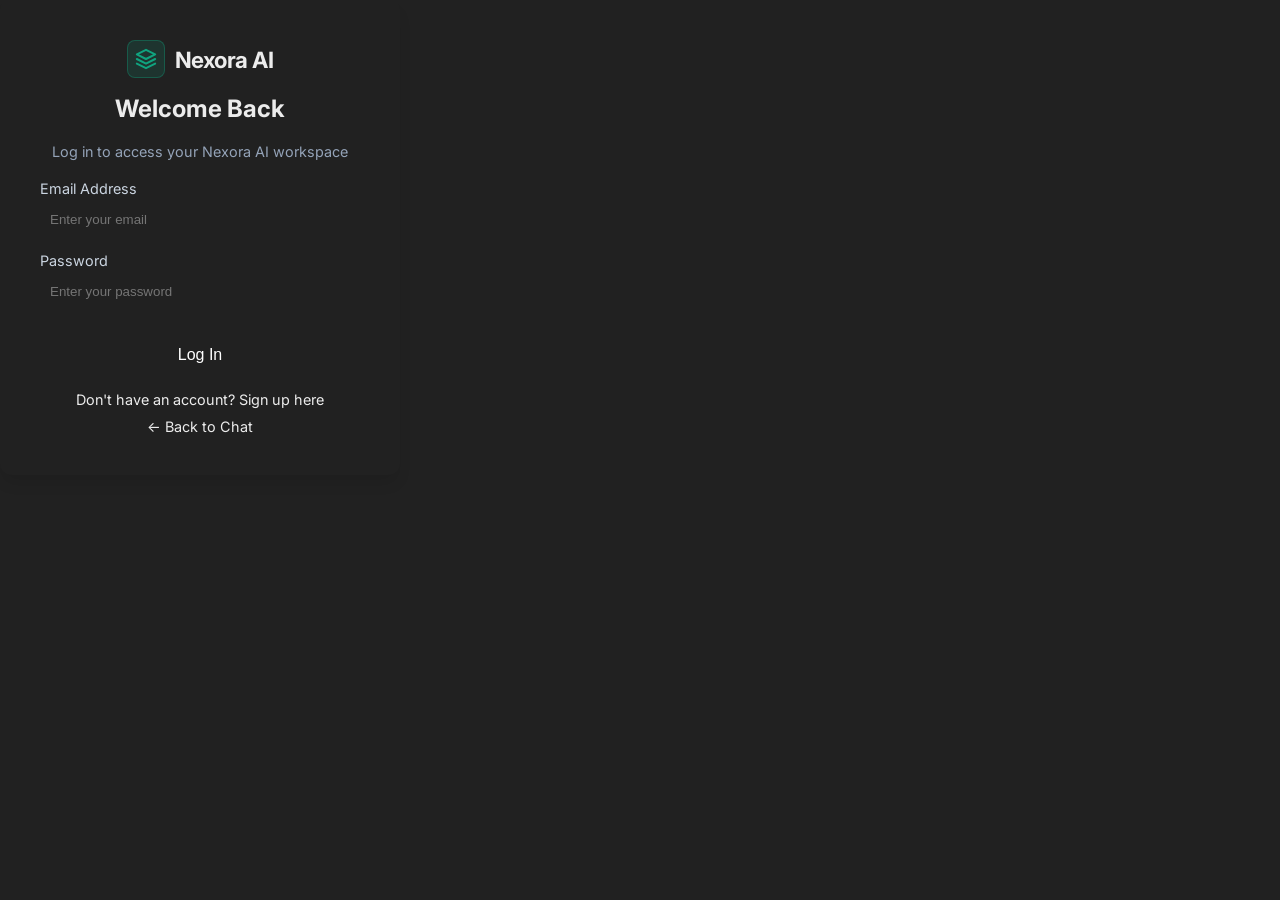
==== login.html @ 56e15d4a "Add full frontend assets: style.css, markdown.css, script.js, login.html" ====
<!DOCTYPE html>
<html lang="en">
<head>
    <meta charset="UTF-8">
    <meta name="viewport" content="width=device-width, initial-scale=1.0">
    <title>Login - Nexora AI</title>
    <link rel="stylesheet" href="style.css">
    <link href="https://fonts.googleapis.com/css2?family=Inter:wght@400;500;600&display=swap" rel="stylesheet">
    <style>
        .auth-container {
            background-color: var(--chat-bg);
            padding: 40px;
            border-radius: 12px;
            box-shadow: 0 10px 15px -3px rgba(0, 0, 0, 0.1);
            border: 1px solid var(--border-color);
            width: 100%;
            max-width: 400px;
            text-align: center;
        }
        .auth-container h2 {
            margin-bottom: 20px;
            color: var(--text-color);
        }
        .form-group {
            margin-bottom: 15px;
            text-align: left;
        }
        .form-group label {
            display: block;
            margin-bottom: 5px;
            font-size: 0.9rem;
            color: #cbd5e1;
        }
        .form-group input {
            width: 100%;
            padding: 10px;
            border-radius: 6px;
            border: 1px solid var(--border-color);
            background-color: var(--bg-color);
            color: white;
            outline: none;
        }
        .form-group input:focus {
            border-color: var(--primary-color);
        }
        .auth-btn {
            width: 100%;
            padding: 12px;
            background-color: var(--primary-color);
            color: white;
            border: none;
            border-radius: 6px;
            font-size: 1rem;
            cursor: pointer;
            margin-top: 10px;
        }
        .auth-btn:hover {
            background-color: var(--primary-hover);
        }
        .auth-links {
            margin-top: 15px;
            font-size: 0.9rem;
        }
        .auth-links a {
            color: var(--primary-color);
            text-decoration: none;
        }
    </style>
</head>
<body>
    <div class="auth-container">
        <div style="display: flex; align-items: center; justify-content: center; gap: 10px; margin-bottom: 16px;">
            <div style="width: 38px; height: 38px; border-radius: 8px; background: rgba(16, 163, 127, 0.15); border: 1px solid rgba(16, 163, 127, 0.35); display: flex; align-items: center; justify-content: center; color: #10a37f;">
                <svg width="22" height="22" viewBox="0 0 24 24" fill="none" stroke="currentColor" stroke-width="2.2" stroke-linecap="round" stroke-linejoin="round">
                    <path d="M12 2L2 7l10 5 10-5-10-5z"></path>
                    <path d="M2 17l10 5 10-5"></path>
                    <path d="M2 12l10 5 10-5"></path>
                </svg>
            </div>
            <span style="font-size: 1.4rem; font-weight: 700; color: #ececec; letter-spacing: -0.02em;">Nexora AI</span>
        </div>
        <h2>Welcome Back</h2>
        <p style="margin-bottom: 20px; font-size: 0.9rem; color: #94a3b8;">Log in to access your Nexora AI workspace</p>
        <div class="form-group">
            <label>Email Address</label>
            <input type="email" id="email-input" placeholder="Enter your email" />
        </div>
        <div class="form-group">
            <label>Password</label>
            <input type="password" placeholder="Enter your password" />
        </div>
        <button class="auth-btn" onclick="fakeLogin()">Log In</button>
        <div class="auth-links">
            <p>Don't have an account? <a href="#">Sign up here</a></p>
            <p style="margin-top: 10px;"><a href="index.html">← Back to Chat</a></p>
        </div>
    </div>

    <script>
        function fakeLogin() {
            const emailInput = document.getElementById('email-input').value;
            const email = emailInput ? emailInput : 'user@example.com';
            
            localStorage.setItem('isLoggedIn', 'true');
            localStorage.setItem('userEmail', email);
            window.location.href = 'index.html';
        }
    </script>
</body>
</html>
---- style.css ----
:root {
    --bg-main: #212121;
    --bg-sidebar: #171717;
    --bg-card: #2f2f2f;
    --bg-card-hover: #383838;
    --bg-input: #2f2f2f;
    --border-subtle: #333333;
    --border-light: rgba(255, 255, 255, 0.1);
    --text-primary: #ececec;
    --text-secondary: #b4b4b4;
    --text-muted: #8e8e8e;
    --primary-accent: #10a37f;
    --primary-accent-hover: #1a7f64;
    --user-bubble: #2f2f2f;
    --sidebar-width: 260px;
    --font-family: 'Inter', -apple-system, BlinkMacSystemFont, 'Segoe UI', Roboto, sans-serif;
}

/* Light Theme (Clean, ChatGPT-style White & Grey) */
/* ================= ☀️ LIGHT THEME (Pixel-Perfect ChatGPT Style) ================= */
[data-theme="light"] {
    --bg-main: #ffffff;
    --bg-sidebar: #f9fafb;
    --bg-card: #ffffff;
    --bg-card-hover: #f3f4f6;
    --bg-input: #ffffff;
    --border-subtle: #e5e7eb;
    --border-light: rgba(0, 0, 0, 0.08);
    --text-primary: #111827;
    --text-secondary: #4b5563;
    --text-muted: #6b7280;
    --user-bubble: #f4f4f4;
}

[data-theme="light"] body {
    background-color: #ffffff;
    color: #111827;
}

/* Sidebar Light */
[data-theme="light"] .sidebar {
    background-color: #f9fafb;
    border-right: 1px solid #e5e7eb;
}

[data-theme="light"] .new-chat-btn {
    background: #ffffff;
    border: 1px solid #e5e7eb;
    color: #111827;
    box-shadow: 0 1px 2px rgba(0, 0, 0, 0.03);
}

[data-theme="light"] .new-chat-btn:hover {
    background-color: #f3f4f6;
    border-color: #d1d5db;
}

[data-theme="light"] .category-header,
[data-theme="light"] .history-label {
    color: #6b7280;
}

[data-theme="light"] .exam-pill {
    color: #4b5563;
}

[data-theme="light"] .exam-pill:hover {
    background-color: #f3f4f6;
    color: #111827;
    border-color: #e5e7eb;
}

[data-theme="light"] .history-item {
    color: #374151;
}

[data-theme="light"] .history-item:hover {
    background-color: #f3f4f6 !important;
    color: #111827 !important;
}

[data-theme="light"] .history-item.active {
    background-color: #e5e7eb !important;
    color: #111827 !important;
    font-weight: 600;
}

[data-theme="light"] .history-delete-btn {
    color: #9ca3af;
}

[data-theme="light"] .history-delete-btn:hover {
    color: #ef4444;
}

[data-theme="light"] .sidebar-alerts-btn {
    background: #ecfdf5;
    border-color: #a7f3d0;
    color: #059669;
}

[data-theme="light"] .sidebar-alerts-btn:hover {
    background: #d1fae5;
}

[data-theme="light"] .backup-action-btn {
    background: #ffffff;
    border: 1px solid #e5e7eb;
    color: #4b5563;
}

[data-theme="light"] .backup-action-btn:hover {
    background: #f3f4f6;
    color: #111827;
    border-color: #d1d5db;
}

[data-theme="light"] .clear-history-btn {
    color: #6b7280;
}

[data-theme="light"] .clear-history-btn:hover {
    background: #fee2e2;
    color: #ef4444;
}

[data-theme="light"] .login-link {
    background: #ffffff;
    border: 1px solid #e5e7eb;
    color: #111827;
}

[data-theme="light"] .login-link:hover {
    background: #f3f4f6;
}

[data-theme="light"] .user-logged-box {
    background: #ffffff;
    border: 1px solid #e5e7eb;
}

[data-theme="light"] .user-avatar-circle {
    background: #111827;
    color: #ffffff;
}

[data-theme="light"] .user-display-name {
    color: #111827;
}

[data-theme="light"] .user-display-email {
    color: #6b7280;
}

/* Top Nav Light */
[data-theme="light"] .top-nav {
    background: #ffffff;
    border-bottom: 1px solid #e5e7eb;
}

[data-theme="light"] .model-name {
    color: #111827;
}

[data-theme="light"] .model-tag {
    background: #ecfdf5;
    border: 1px solid #a7f3d0;
    color: #059669;
}

[data-theme="light"] .new-chat-top-btn {
    background: #ffffff;
    border: 1px solid #e5e7eb;
    color: #111827;
}

[data-theme="light"] .new-chat-top-btn:hover {
    background-color: #f3f4f6;
    border-color: #d1d5db;
}

[data-theme="light"] .icon-btn {
    color: #4b5563;
}

[data-theme="light"] .icon-btn:hover {
    background-color: #f3f4f6;
    color: #111827;
}

/* Welcome Screen Light */
[data-theme="light"] .welcome-screen h2 {
    color: #111827;
}

[data-theme="light"] .welcome-screen .subtitle {
    color: #6b7280;
}

[data-theme="light"] .logo-icon {
    background: #ecfdf5;
    border: 1px solid #a7f3d0;
    color: #10a37f;
}

[data-theme="light"] .suggestion-card {
    background: #ffffff;
    border: 1px solid #e5e7eb;
    box-shadow: 0 1px 3px rgba(0, 0, 0, 0.04);
}

[data-theme="light"] .suggestion-card:hover {
    background: #f9fafb;
    border-color: #d1d5db;
    box-shadow: 0 4px 12px rgba(0, 0, 0, 0.06);
}

[data-theme="light"] .card-title {
    color: #111827;
}

[data-theme="light"] .card-desc {
    color: #6b7280;
}

/* Input Dock Light */
[data-theme="light"] .chat-bottom-dock {
    background: linear-gradient(180deg, rgba(255, 255, 255, 0) 0%, rgba(255, 255, 255, 0.95) 25%, #ffffff 100%);
}

[data-theme="light"] .input-box-wrapper {
    background: #ffffff;
    border: 1px solid #d1d5db;
    box-shadow: 0 4px 16px rgba(0, 0, 0, 0.06);
}

[data-theme="light"] .input-box-wrapper:focus-within {
    border-color: #9ca3af;
    box-shadow: 0 4px 20px rgba(0, 0, 0, 0.1);
}

[data-theme="light"] #message-input {
    color: #111827;
}

[data-theme="light"] #message-input::placeholder {
    color: #9ca3af;
}

[data-theme="light"] .attach-btn,
[data-theme="light"] .voice-btn {
    background: #f9fafb;
    border: 1px solid #e5e7eb;
    color: #4b5563;
}

[data-theme="light"] .attach-btn:hover,
[data-theme="light"] .voice-btn:hover {
    background: #f3f4f6;
    color: #111827;
    border-color: #d1d5db;
}

[data-theme="light"] #send-button {
    background-color: #111827;
    color: #ffffff;
}

[data-theme="light"] #send-button:not(:disabled):hover {
    background-color: #1f2937;
}

[data-theme="light"] #send-button:disabled {
    background-color: #f3f4f6 !important;
    color: #9ca3af !important;
    border: 1px solid #e5e7eb;
    cursor: not-allowed;
    opacity: 0.9;
}

[data-theme="light"] .input-disclaimer {
    color: #9ca3af;
}

/* Attachment Menu Popover Light */
[data-theme="light"] .attach-menu-popover {
    background: #ffffff;
    border: 1px solid #e5e7eb;
    box-shadow: 0 12px 32px rgba(0, 0, 0, 0.12);
}

[data-theme="light"] .attach-menu-header {
    color: #6b7280;
}

[data-theme="light"] .attach-menu-item:hover {
    background-color: #f3f4f6;
}

[data-theme="light"] .attach-item-title {
    color: #111827;
}

[data-theme="light"] .attach-item-desc {
    color: #6b7280;
}

/* Attachment Preview Tray Light */
[data-theme="light"] .attachment-preview-tray {
    border-bottom: 1px solid #e5e7eb;
}

[data-theme="light"] .attachment-card {
    background: #f9fafb;
    border: 1px solid #e5e7eb;
}

[data-theme="light"] .attachment-card:hover {
    background: #f3f4f6;
    border-color: #d1d5db;
}

[data-theme="light"] .attachment-name {
    color: #111827;
}

[data-theme="light"] .attachment-size {
    color: #6b7280;
}

[data-theme="light"] .attachment-remove-btn {
    background: #d1d5db;
    color: #374151;
}

[data-theme="light"] .attachment-remove-btn:hover {
    background: #ef4444;
    color: #ffffff;
}

/* Message Rows Light (Pixel-Perfect ChatGPT Style) */
[data-theme="light"] .message-row.user-row {
    background: transparent;
    border: none;
    box-shadow: none;
}

[data-theme="light"] .message-row.user-row .message-bubble {
    background-color: #f1f5f9;
    color: #0f172a;
    border: 1px solid #e2e8f0;
    box-shadow: 0 1px 3px rgba(0, 0, 0, 0.04);
}

[data-theme="light"] .message-row.user-row .user-msg-text {
    color: #0f172a !important;
    font-weight: 600 !important;
}

[data-theme="light"] .user-msg-edit-btn {
    color: #6b7280;
    background: transparent;
}

[data-theme="light"] .user-msg-edit-btn:hover {
    background: #e5e7eb;
    color: #111827;
}

[data-theme="light"] .message-row.ai-row {
    border-bottom: 1px solid #f1f5f9;
}

[data-theme="light"] .message-row.ai-row .message-bubble {
    color: #1f2937;
}

[data-theme="light"] .message-actions-bar {
    border-top: 1px solid #f1f5f9;
}

[data-theme="light"] .msg-action-btn {
    background: #ffffff;
    border: 1px solid #e5e7eb;
    color: #4b5563;
}

[data-theme="light"] .msg-action-btn:hover {
    background: #f3f4f6;
    color: #111827;
    border-color: #d1d5db;
}

[data-theme="light"] .download-pdf-btn:hover {
    background: #ecfdf5;
    border-color: #a7f3d0;
    color: #059669;
}

/* Light Theme Markdown Tables (Clean, Crisp, Pure White & Subtle Gray) */
[data-theme="light"] .markdown-body table {
    width: 100%;
    background-color: #ffffff !important;
    border: 1px solid #e5e7eb !important;
    border-collapse: separate !important;
    border-spacing: 0 !important;
    border-radius: 8px !important;
    overflow: hidden !important;
    margin: 16px 0 !important;
    box-shadow: 0 1px 3px rgba(0, 0, 0, 0.04) !important;
}

[data-theme="light"] .markdown-body thead {
    background-color: #f9fafb !important;
}

[data-theme="light"] .markdown-body th {
    background-color: #f9fafb !important;
    color: #111827 !important;
    font-weight: 600 !important;
    border: none !important;
    border-bottom: 1px solid #e5e7eb !important;
    padding: 10px 14px !important;
    text-align: left !important;
}

[data-theme="light"] .markdown-body tbody {
    background-color: #ffffff !important;
}

[data-theme="light"] .markdown-body tr {
    background-color: #ffffff !important;
    transition: background-color 0.15s !important;
}

[data-theme="light"] .markdown-body tr:nth-child(even) {
    background-color: #f9fafb !important;
}

[data-theme="light"] .markdown-body tr:hover {
    background-color: #f3f4f6 !important;
}

[data-theme="light"] .markdown-body td {
    background-color: transparent !important;
    border: none !important;
    border-bottom: 1px solid #f3f4f6 !important;
    color: #374151 !important;
    padding: 9px 14px !important;
    line-height: 1.6 !important;
}

[data-theme="light"] .markdown-body td strong {
    color: #111827 !important;
    font-weight: 600 !important;
}

/* Modals Light */
[data-theme="light"] .alerts-modal-content {
    background: #ffffff;
    border: 1px solid #e5e7eb;
    box-shadow: 0 20px 45px rgba(0, 0, 0, 0.12);
}

[data-theme="light"] .alerts-modal-header {
    border-bottom: 1px solid #e5e7eb;
}

[data-theme="light"] .alerts-modal-header h3 {
    color: #111827;
}

[data-theme="light"] .modal-sub {
    color: #6b7280;
}

[data-theme="light"] .modal-close-btn {
    color: #6b7280;
}

[data-theme="light"] .modal-close-btn:hover {
    background: #f3f4f6;
    color: #111827;
}

[data-theme="light"] .alert-subscription-card {
    background: #f9fafb;
    border: 1px solid #e5e7eb;
}

[data-theme="light"] .alert-subscription-card h4 {
    color: #111827;
}

[data-theme="light"] .alert-desc {
    color: #4b5563;
}

[data-theme="light"] #alert-email,
[data-theme="light"] #alert-exam {
    background: #ffffff;
    border: 1px solid #d1d5db;
    color: #111827;
}

[data-theme="light"] .bulletin-header h4 {
    color: #111827;
}

[data-theme="light"] .send-sample-email-btn {
    background: #ffffff;
    border: 1px solid #d1d5db;
    color: #374151;
}

[data-theme="light"] .send-sample-email-btn:hover {
    background: #f3f4f6;
}

[data-theme="light"] .bulletin-card {
    background: #f9fafb;
    border: 1px solid #e5e7eb;
}

[data-theme="light"] .bulletin-card h5 {
    color: #111827;
}

[data-theme="light"] .bulletin-card p {
    color: #4b5563;
}

[data-theme="light"] .bulletin-card.highlight {
    background: #f0fdf4;
    border-color: #86efac;
}

[data-theme="light"] .settings-modal-content {
    background: #ffffff;
    border: 1px solid #e5e7eb;
    box-shadow: 0 20px 45px rgba(0, 0, 0, 0.12);
}

[data-theme="light"] .settings-modal-header {
    border-bottom: 1px solid #e5e7eb;
}

[data-theme="light"] .settings-modal-header h3 {
    color: #111827;
}

[data-theme="light"] .setting-item {
    border-bottom: 1px solid #f3f4f6;
}

[data-theme="light"] .setting-title {
    color: #111827;
}

[data-theme="light"] .setting-desc {
    color: #6b7280;
}

[data-theme="light"] .setting-select {
    background: #ffffff;
    border: 1px solid #d1d5db;
    color: #111827;
}

[data-theme="light"] .setting-status-badge {
    background: #ecfdf5;
    color: #059669;
    border: 1px solid #a7f3d0;
}

[data-theme="light"] .theme-switch-group {
    background: #f3f4f6;
    border: 1px solid #e5e7eb;
}

[data-theme="light"] .theme-btn {
    color: #4b5563;
}

[data-theme="light"] .theme-btn.active {
    background: #ffffff;
    color: #111827;
    box-shadow: 0 1px 3px rgba(0, 0, 0, 0.08);
}

/* Font Size Modifiers */
[data-font="large"] .message-bubble,
[data-font="large"] .markdown-body {
    font-size: 1.05rem !important;
    line-height: 1.7 !important;
}

* {
    box-sizing: border-box;
    margin: 0;
    padding: 0;
}

body {
    font-family: var(--font-family);
    background-color: var(--bg-main);
    color: var(--text-primary);
    height: 100vh;
    overflow: hidden;
    -webkit-font-smoothing: antialiased;
}

.app-layout {
    display: flex;
    height: 100vh;
    width: 100vw;
    position: relative;
    overflow: hidden;
}

/* ================= SIDEBAR ================= */
.sidebar {
    width: var(--sidebar-width);
    background-color: var(--bg-sidebar);
    height: 100%;
    display: flex;
    flex-direction: column;
    border-right: 1px solid var(--border-subtle);
    transition: transform 0.25s cubic-bezier(0.4, 0, 0.2, 1);
    z-index: 50;
    flex-shrink: 0;
}

.sidebar.closed {
    margin-left: calc(-1 * var(--sidebar-width));
}

/* Sidebar Brand Header (Nexora AI) */
.sidebar-brand-header {
    display: flex;
    align-items: center;
    gap: 12px;
    padding: 16px 16px 12px;
    border-bottom: 1px solid var(--border-subtle);
}

.brand-badge-box {
    width: 34px;
    height: 34px;
    border-radius: 8px;
    background: linear-gradient(135deg, rgba(16, 163, 127, 0.25), rgba(16, 163, 127, 0.08));
    border: 1px solid rgba(16, 163, 127, 0.4);
    color: var(--primary-accent);
    display: flex;
    align-items: center;
    justify-content: center;
    flex-shrink: 0;
    box-shadow: 0 2px 8px rgba(16, 163, 127, 0.2);
}

.brand-text-box {
    display: flex;
    flex-direction: column;
    min-width: 0;
}

.brand-main-name {
    font-size: 1.05rem;
    font-weight: 700;
    color: var(--text-primary);
    letter-spacing: -0.02em;
    line-height: 1.2;
}

.brand-sub-name {
    font-size: 0.72rem;
    color: var(--text-muted);
    font-weight: 500;
}

[data-theme="light"] .sidebar-brand-header {
    border-bottom: 1px solid var(--border-subtle);
    background-color: #f9fafb;
}

[data-theme="light"] .brand-main-name {
    color: var(--text-primary);
}

.sidebar-top {
    padding: 14px 12px 10px;
    display: flex;
    align-items: center;
    gap: 8px;
}

.new-chat-btn {
    flex: 1;
    display: flex;
    align-items: center;
    gap: 10px;
    padding: 10px 14px;
    background: transparent;
    border: 1px solid var(--border-light);
    border-radius: 8px;
    color: var(--text-primary);
    font-size: 0.9rem;
    font-weight: 500;
    cursor: pointer;
    transition: background-color 0.15s, border-color 0.15s;
}

.new-chat-btn:hover {
    background-color: rgba(255, 255, 255, 0.06);
    border-color: rgba(255, 255, 255, 0.2);
}

.mobile-close-sidebar {
    display: none;
}

/* Category Pills in Sidebar */
.sidebar-category-pills {
    padding: 10px 12px 6px;
    border-bottom: 1px solid var(--border-subtle);
}

.category-header {
    font-size: 0.72rem;
    text-transform: uppercase;
    letter-spacing: 0.05em;
    color: var(--text-muted);
    font-weight: 600;
    margin-bottom: 8px;
    display: block;
}

.pills-list {
    display: flex;
    flex-direction: column;
    gap: 4px;
}

.exam-pill {
    background: transparent;
    border: 1px solid transparent;
    border-radius: 6px;
    color: var(--text-secondary);
    font-size: 0.82rem;
    padding: 6px 10px;
    text-align: left;
    cursor: pointer;
    transition: all 0.15s;
    white-space: nowrap;
    overflow: hidden;
    text-overflow: ellipsis;
}

.exam-pill:hover {
    background-color: rgba(255, 255, 255, 0.05);
    color: #fff;
    border-color: rgba(255, 255, 255, 0.1);
}

/* History List */
.sidebar-history-section {
    flex: 1;
    overflow-y: auto;
    padding: 12px 8px;
    display: flex;
    flex-direction: column;
}

.history-label {
    font-size: 0.72rem;
    text-transform: uppercase;
    letter-spacing: 0.05em;
    color: var(--text-muted);
    font-weight: 600;
    padding: 6px 8px;
}

.chat-history-list {
    display: flex;
    flex-direction: column;
    gap: 2px;
}

.history-item {
    display: flex;
    align-items: center;
    justify-content: space-between;
    padding: 9px 10px;
    border-radius: 8px;
    color: var(--text-secondary);
    font-size: 0.88rem;
    cursor: pointer;
    transition: background 0.15s;
    position: relative;
    group: relative;
}

.history-item:hover {
    background-color: var(--bg-card-hover);
    color: var(--text-primary);
}

.history-item.active {
    background-color: var(--bg-card-hover);
    color: var(--text-primary);
    font-weight: 600;
}

.history-item-title {
    white-space: nowrap;
    overflow: hidden;
    text-overflow: ellipsis;
    flex: 1;
}

.history-delete-btn {
    opacity: 0;
    background: none;
    border: none;
    color: var(--text-muted);
    cursor: pointer;
    padding: 2px 4px;
    border-radius: 4px;
    transition: opacity 0.15s, color 0.15s;
}

.history-item:hover .history-delete-btn {
    opacity: 1;
}

.history-delete-btn:hover {
    color: #ef4444;
}

.no-history-hint {
    padding: 12px 10px;
    font-size: 0.82rem;
    color: var(--text-muted);
    font-style: italic;
}

/* Sidebar Footer */
.sidebar-footer {
    padding: 10px 12px;
    border-top: 1px solid var(--border-subtle);
    display: flex;
    flex-direction: column;
    gap: 8px;
}

.sidebar-alerts-btn {
    display: flex;
    align-items: center;
    gap: 8px;
    background: rgba(16, 163, 127, 0.1);
    border: 1px solid rgba(16, 163, 127, 0.25);
    color: #10a37f;
    font-size: 0.84rem;
    font-weight: 500;
    padding: 8px 10px;
    border-radius: 8px;
    cursor: pointer;
    transition: all 0.15s;
    width: 100%;
}

.sidebar-alerts-btn:hover {
    background: rgba(16, 163, 127, 0.2);
    color: #34d399;
}

[data-theme="light"] .sidebar-alerts-btn {
    background: #ecfdf5;
    border-color: #a7f3d0;
    color: #059669;
}

.bottom-alerts-link {
    background: transparent;
    border: none;
    color: var(--primary-accent);
    font-size: 0.76rem;
    cursor: pointer;
    margin-left: 6px;
    text-decoration: underline;
    transition: color 0.15s;
}

.bottom-alerts-link:hover {
    color: #34d399;
}

.sidebar-backup-row {
    display: flex;
    gap: 6px;
    width: 100%;
}

.backup-action-btn {
    flex: 1;
    display: flex;
    align-items: center;
    justify-content: center;
    gap: 6px;
    background: rgba(255, 255, 255, 0.04);
    border: 1px solid var(--border-subtle);
    color: var(--text-muted);
    font-size: 0.76rem;
    padding: 5px 8px;
    border-radius: 6px;
    cursor: pointer;
    transition: all 0.15s ease;
}

.backup-action-btn:hover {
    background: rgba(255, 255, 255, 0.08);
    color: var(--text-primary);
    border-color: var(--border-light);
}

[data-theme="light"] .backup-action-btn {
    background: #f8fafc;
    border-color: #e2e8f0;
    color: #475569;
}

[data-theme="light"] .backup-action-btn:hover {
    background: #f1f5f9;
    color: #0f172a;
}

.clear-history-btn {
    display: flex;
    align-items: center;
    gap: 8px;
    background: none;
    border: none;
    color: var(--text-muted);
    font-size: 0.82rem;
    padding: 6px 8px;
    border-radius: 6px;
    cursor: pointer;
    transition: color 0.15s, background 0.15s;
}

.clear-history-btn:hover {
    color: #ef4444;
    background: rgba(239, 68, 68, 0.1);
}

.user-profile-badge {
    padding-top: 4px;
}

.login-link {
    display: block;
    text-align: center;
    background-color: rgba(255, 255, 255, 0.05);
    border: 1px solid var(--border-light);
    color: var(--text-primary);
    text-decoration: none;
    font-size: 0.85rem;
    padding: 8px;
    border-radius: 6px;
    font-weight: 500;
    transition: background 0.15s;
}

.login-link:hover {
    background-color: rgba(255, 255, 255, 0.1);
}

.user-logged-box {
    display: flex;
    align-items: center;
    justify-content: space-between;
    gap: 10px;
    padding: 6px 4px;
}

.user-avatar-circle {
    width: 32px;
    height: 32px;
    border-radius: 50%;
    background-color: var(--primary-accent);
    color: white;
    font-weight: 600;
    font-size: 0.9rem;
    display: flex;
    align-items: center;
    justify-content: center;
    flex-shrink: 0;
}

.user-info-text {
    flex: 1;
    display: flex;
    flex-direction: column;
    overflow: hidden;
    line-height: 1.25;
}

.user-display-name {
    font-size: 0.88rem;
    font-weight: 600;
    color: #ffffff;
    white-space: nowrap;
    overflow: hidden;
    text-overflow: ellipsis;
}

.user-display-email {
    font-size: 0.72rem;
    color: var(--text-muted);
    white-space: nowrap;
    overflow: hidden;
    text-overflow: ellipsis;
}

.logout-icon-btn {
    background: none;
    border: none;
    color: var(--text-muted);
    cursor: pointer;
    font-size: 0.8rem;
    padding: 4px 6px;
    border-radius: 4px;
    border: 1px solid rgba(239, 68, 68, 0.3);
    color: #f87171;
}

.logout-icon-btn:hover {
    background-color: rgba(239, 68, 68, 0.15);
}

/* ================= MAIN CHAT AREA ================= */
.chat-main {
    flex: 1;
    display: flex;
    flex-direction: column;
    height: 100%;
    background-color: var(--bg-main);
    position: relative;
    min-width: 0;
}

/* Header */
.top-nav {
    height: 52px;
    display: flex;
    align-items: center;
    justify-content: space-between;
    padding: 0 16px;
    border-bottom: 1px solid var(--border-subtle);
    background-color: var(--bg-main);
    z-index: 10;
}

.nav-left {
    display: flex;
    align-items: center;
    gap: 12px;
}

.icon-btn {
    background: transparent;
    border: none;
    color: var(--text-secondary);
    cursor: pointer;
    display: flex;
    align-items: center;
    justify-content: center;
    padding: 6px;
    border-radius: 6px;
    transition: background 0.15s, color 0.15s;
}

.icon-btn:hover {
    background-color: rgba(255, 255, 255, 0.08);
    color: #fff;
}

.model-badge {
    display: flex;
    align-items: baseline;
    gap: 8px;
}

.model-name {
    font-size: 1.05rem;
    font-weight: 600;
    color: var(--text-primary);
}

.model-tag {
    font-size: 0.75rem;
    color: var(--text-muted);
    background: rgba(255, 255, 255, 0.05);
    padding: 2px 7px;
    border-radius: 12px;
    border: 1px solid var(--border-light);
}

.new-chat-top-btn {
    display: flex;
    align-items: center;
    gap: 6px;
    background: transparent;
    border: 1px solid var(--border-light);
    color: var(--text-primary);
    padding: 6px 12px;
    border-radius: 6px;
    font-size: 0.85rem;
    cursor: pointer;
    transition: background 0.15s;
}

.new-chat-top-btn:hover {
    background-color: rgba(255, 255, 255, 0.08);
}

/* Chat Messages */
/* Chat Messages */
.chat-scroll-area {
    flex: 1;
    overflow-y: auto;
    padding: 24px 20px 140px;
    display: flex;
    flex-direction: column;
    align-items: center;
    width: 100%;
    box-sizing: border-box;
}

.message-row {
    width: 100%;
    max-width: 768px;
    box-sizing: border-box;
    transition: all 0.15s ease;
}

/* Modern ChatGPT-style Right-Aligned User Message Bubble */
.message-row.user-row {
    display: flex;
    justify-content: flex-end;
    align-items: flex-start;
    padding: 6px 0;
    margin: 6px 0;
    background: transparent;
    border: none;
    box-shadow: none;
    gap: 8px;
}

.message-row.user-row .message-avatar {
    display: none; /* Modern ChatGPT clean layout */
}

.message-row.user-row .message-bubble {
    max-width: 75%;
    background-color: var(--user-bubble);
    color: var(--text-primary);
    border-radius: 20px;
    padding: 10px 18px;
    box-shadow: 0 1px 3px rgba(0, 0, 0, 0.05);
    border: 1px solid var(--border-light);
    word-break: break-word;
    font-size: 0.94rem;
    line-height: 1.55;
    flex: none;
}

.message-row.user-row .user-msg-container {
    display: flex;
    align-items: flex-start;
    gap: 8px;
}

.message-row.user-row .user-msg-text {
    flex: 1;
    color: inherit;
    font-size: 0.95rem;
    line-height: 1.55;
    font-weight: 600 !important;
    white-space: pre-wrap;
    word-break: break-word;
    letter-spacing: -0.01em;
}

.message-row.user-row .user-msg-edit-btn {
    opacity: 0;
    background: transparent;
    border: none;
    cursor: pointer;
    color: var(--text-muted);
    padding: 3px;
    border-radius: 4px;
    transition: opacity 0.15s, color 0.15s, background-color 0.15s;
    margin-top: 2px;
    display: flex;
    align-items: center;
    justify-content: center;
    flex-shrink: 0;
}

.message-row.user-row:hover .user-msg-edit-btn {
    opacity: 1;
}

.message-row.user-row .user-msg-edit-btn:hover {
    color: var(--text-primary);
    background: rgba(0, 0, 0, 0.08);
}

/* When editing question */
.message-row.user-row.is-editing,
.message-row.user-row:has(.user-edit-box) {
    justify-content: stretch;
}

.message-row.user-row.is-editing .message-bubble,
.message-row.user-row:has(.user-edit-box) .message-bubble {
    max-width: 100%;
    width: 100%;
    background-color: transparent;
    border: none;
    box-shadow: none;
    padding: 0;
}

/* Modern ChatGPT-style Left-Aligned AI Answer Row */
.message-row.ai-row {
    display: flex;
    gap: 16px;
    padding: 18px 0 24px;
    margin-bottom: 8px;
    align-items: flex-start;
    background: transparent;
    border-bottom: 1px solid var(--border-subtle);
}

.message-avatar {
    width: 32px;
    height: 32px;
    border-radius: 50%;
    display: flex;
    align-items: center;
    justify-content: center;
    font-size: 0.85rem;
    font-weight: 700;
    flex-shrink: 0;
    margin-top: 2px;
}

.message-avatar.user-av {
    background: linear-gradient(135deg, #0ea5e9, #2563eb);
    color: #ffffff;
    box-shadow: 0 2px 6px rgba(14, 165, 233, 0.35);
}

.message-avatar.ai-av {
    background: #10a37f;
    color: #ffffff;
    box-shadow: 0 1px 4px rgba(16, 163, 127, 0.25);
}

.message-bubble {
    flex: 1;
    font-size: 0.93rem;
    word-break: break-word;
}

.message-row.ai-row .message-bubble {
    min-width: 0;
    color: var(--text-primary);
    font-size: 0.93rem;
    line-height: 1.7;
}

/* In-place message edit form */
.user-edit-box {
    width: 100%;
    display: flex;
    flex-direction: column;
    gap: 8px;
}

.user-edit-textarea {
    width: 100%;
    background: var(--bg-card);
    border: 1px solid rgba(255, 255, 255, 0.25);
    border-radius: 8px;
    color: #fff;
    padding: 10px 12px;
    font-family: inherit;
    font-size: 0.95rem;
    line-height: 1.5;
    resize: none;
    outline: none;
    box-sizing: border-box;
}

.user-edit-textarea:focus {
    border-color: var(--primary-accent);
}

.user-edit-actions {
    display: flex;
    justify-content: flex-end;
    gap: 8px;
}

.user-edit-cancel-btn {
    background: transparent;
    border: 1px solid var(--border-light);
    color: var(--text-secondary);
    padding: 6px 12px;
    border-radius: 6px;
    font-size: 0.85rem;
    cursor: pointer;
    transition: background 0.15s;
}

.user-edit-cancel-btn:hover {
    background: rgba(255, 255, 255, 0.08);
    color: #fff;
}

.user-edit-save-btn {
    background: var(--primary-accent);
    border: none;
    color: #fff;
    padding: 6px 14px;
    border-radius: 6px;
    font-size: 0.85rem;
    font-weight: 500;
    cursor: pointer;
    transition: background 0.15s;
}

.user-edit-save-btn:hover {
    background: #0e8f6f;
}

/* Welcome Screen (empty chat state) */
.welcome-screen {
    max-width: 768px;
    width: 100%;
    margin: auto 0;
    text-align: center;
    padding: 24px 0;
    box-sizing: border-box;
}

.logo-icon {
    width: 58px;
    height: 58px;
    background: rgba(16, 163, 127, 0.15);
    border: 1px solid rgba(16, 163, 127, 0.3);
    color: var(--primary-accent);
    border-radius: 50%;
    display: inline-flex;
    align-items: center;
    justify-content: center;
    margin-bottom: 16px;
}

.welcome-screen h2 {
    font-size: 1.6rem;
    font-weight: 600;
    margin-bottom: 8px;
    color: #fff;
}

.welcome-screen .subtitle {
    color: var(--text-secondary);
    font-size: 0.95rem;
    margin-bottom: 32px;
}

.suggestion-grid {
    display: grid;
    grid-template-columns: repeat(2, 1fr);
    gap: 12px;
    text-align: left;
    width: 100%;
}

.suggestion-card {
    background: var(--bg-card);
    border: 1px solid var(--border-subtle);
    padding: 14px 16px;
    border-radius: 12px;
    cursor: pointer;
    transition: transform 0.15s, background-color 0.15s, border-color 0.15s;
}

.suggestion-card:hover {
    background-color: var(--bg-card-hover);
    border-color: rgba(255, 255, 255, 0.15);
    transform: translateY(-2px);
}

.card-title {
    font-weight: 600;
    font-size: 0.92rem;
    color: #fff;
    margin-bottom: 4px;
}

.card-desc {
    font-size: 0.8rem;
    color: var(--text-secondary);
}

/* ================= INPUT DOCK ================= */
.chat-bottom-dock {
    position: absolute;
    bottom: 0;
    left: 0;
    right: 0;
    background: linear-gradient(180deg, rgba(33,33,33,0) 0%, rgba(33,33,33,0.95) 20%, rgba(33,33,33,1) 100%);
    padding: 10px 20px 14px;
    display: flex;
    flex-direction: column;
    align-items: center;
    box-sizing: border-box;
}

.input-box-wrapper {
    position: relative;
    max-width: 768px;
    width: 100%;
    background-color: var(--bg-input);
    border: 1px solid var(--border-subtle);
    border-radius: 24px;
    padding: 8px 12px 8px 12px;
    display: flex;
    flex-direction: column;
    gap: 6px;
    box-shadow: 0 4px 16px rgba(0, 0, 0, 0.2);
    transition: border-color 0.2s, box-shadow 0.2s, background-color 0.2s;
}

.input-box-wrapper:focus-within {
    border-color: rgba(255, 255, 255, 0.3);
    box-shadow: 0 4px 20px rgba(0, 0, 0, 0.35);
}

.input-box-wrapper.drag-over {
    border-color: var(--primary-accent) !important;
    background-color: rgba(16, 163, 127, 0.08) !important;
    box-shadow: 0 0 24px rgba(16, 163, 127, 0.35) !important;
}

/* Drag & Drop Overlay */
.drag-drop-overlay {
    position: absolute;
    inset: 0;
    border-radius: 24px;
    background: rgba(16, 163, 127, 0.16);
    backdrop-filter: blur(6px);
    border: 2px dashed var(--primary-accent);
    display: none;
    flex-direction: column;
    align-items: center;
    justify-content: center;
    gap: 8px;
    color: var(--primary-accent);
    font-size: 0.95rem;
    font-weight: 600;
    z-index: 50;
    pointer-events: none;
}

.input-box-wrapper.drag-over .drag-drop-overlay {
    display: flex;
}

/* Input Row containing Attach Button, Textarea, Voice Button, Send Button */
.input-row {
    display: flex;
    align-items: flex-end;
    width: 100%;
    gap: 8px;
}

/* ================= ATTACHMENT (+) BUTTON & POPOVER (ChatGPT Style) ================= */
.attach-container {
    position: relative;
    display: flex;
    align-items: center;
    flex-shrink: 0;
}

.attach-btn {
    width: 34px;
    height: 34px;
    border-radius: 50%;
    background-color: transparent;
    color: var(--text-secondary);
    border: 1px solid var(--border-subtle);
    cursor: pointer;
    display: flex;
    align-items: center;
    justify-content: center;
    flex-shrink: 0;
    transition: all 0.2s cubic-bezier(0.4, 0, 0.2, 1);
    margin-bottom: 1px;
}

.attach-btn:hover {
    background-color: rgba(255, 255, 255, 0.1);
    color: #ffffff;
    border-color: rgba(255, 255, 255, 0.25);
    transform: scale(1.05);
}

.attach-btn.open {
    background-color: rgba(255, 255, 255, 0.16);
    color: #ffffff;
    border-color: var(--primary-accent);
    transform: rotate(45deg);
}

/* ChatGPT Popover Dropdown Menu */
.attach-menu-popover {
    position: absolute;
    bottom: calc(100% + 12px);
    left: 0;
    width: 275px;
    background: #1c1c20;
    border: 1px solid rgba(255, 255, 255, 0.14);
    border-radius: 14px;
    padding: 6px;
    box-shadow: 0 12px 36px rgba(0, 0, 0, 0.55), 0 0 0 1px rgba(255, 255, 255, 0.05);
    z-index: 100;
    animation: popoverFadeIn 0.18s cubic-bezier(0.16, 1, 0.3, 1);
    backdrop-filter: blur(14px);
}

@keyframes popoverFadeIn {
    from {
        opacity: 0;
        transform: translateY(8px) scale(0.96);
    }
    to {
        opacity: 1;
        transform: translateY(0) scale(1);
    }
}

.attach-menu-header {
    font-size: 0.72rem;
    font-weight: 600;
    text-transform: uppercase;
    letter-spacing: 0.05em;
    color: var(--text-muted);
    padding: 8px 10px 4px;
}

.attach-menu-item {
    display: flex;
    align-items: center;
    gap: 12px;
    width: 100%;
    background: transparent;
    border: none;
    padding: 9px 10px;
    border-radius: 10px;
    color: var(--text-primary);
    text-align: left;
    cursor: pointer;
    transition: background-color 0.15s, transform 0.15s;
}

.attach-menu-item:hover {
    background-color: rgba(255, 255, 255, 0.08);
    transform: translateX(2px);
}

.attach-item-icon {
    width: 32px;
    height: 32px;
    border-radius: 8px;
    display: flex;
    align-items: center;
    justify-content: center;
    flex-shrink: 0;
}

.attach-item-icon.file-icon {
    background: rgba(59, 130, 246, 0.18);
    color: #60a5fa;
}

.attach-item-icon.folder-icon {
    background: rgba(245, 158, 11, 0.18);
    color: #fbbf24;
}

.attach-item-icon.image-icon {
    background: rgba(16, 163, 127, 0.18);
    color: #34d399;
}

.attach-item-text {
    display: flex;
    flex-direction: column;
    overflow: hidden;
}

.attach-item-title {
    font-size: 0.88rem;
    font-weight: 600;
    color: var(--text-primary);
    line-height: 1.25;
}

.attach-item-desc {
    font-size: 0.73rem;
    color: var(--text-muted);
    line-height: 1.25;
    margin-top: 2px;
    white-space: nowrap;
    overflow: hidden;
    text-overflow: ellipsis;
}

/* ================= ATTACHMENT PREVIEW TRAY (Inside Chat Bar) ================= */
.attachment-preview-tray {
    display: flex;
    flex-wrap: wrap;
    gap: 8px;
    width: 100%;
    padding: 4px 2px 8px 2px;
    border-bottom: 1px solid rgba(255, 255, 255, 0.08);
    max-height: 180px;
    overflow-y: auto;
}

.attachment-card {
    position: relative;
    display: flex;
    align-items: center;
    gap: 8px;
    background: rgba(255, 255, 255, 0.06);
    border: 1px solid rgba(255, 255, 255, 0.12);
    border-radius: 10px;
    padding: 5px 8px;
    max-width: 220px;
    transition: all 0.2s;
    animation: attachCardIn 0.2s ease-out;
}

@keyframes attachCardIn {
    from { opacity: 0; transform: scale(0.92); }
    to { opacity: 1; transform: scale(1); }
}

.attachment-card:hover {
    background: rgba(255, 255, 255, 0.1);
    border-color: rgba(255, 255, 255, 0.2);
}

.attachment-thumbnail {
    width: 36px;
    height: 36px;
    border-radius: 6px;
    object-fit: cover;
    flex-shrink: 0;
}

.attachment-icon-badge {
    width: 36px;
    height: 36px;
    border-radius: 6px;
    display: flex;
    align-items: center;
    justify-content: center;
    font-size: 0.7rem;
    font-weight: 700;
    flex-shrink: 0;
}

.attachment-icon-badge.pdf { background: rgba(239, 68, 68, 0.2); color: #f87171; }
.attachment-icon-badge.doc { background: rgba(59, 130, 246, 0.2); color: #60a5fa; }
.attachment-icon-badge.folder { background: rgba(245, 158, 11, 0.2); color: #fbbf24; font-size: 1.1rem; }
.attachment-icon-badge.generic { background: rgba(148, 163, 184, 0.2); color: #94a3b8; }

.attachment-meta {
    display: flex;
    flex-direction: column;
    min-width: 0;
    flex: 1;
}

.attachment-name {
    font-size: 0.78rem;
    font-weight: 600;
    color: var(--text-primary);
    white-space: nowrap;
    overflow: hidden;
    text-overflow: ellipsis;
}

.attachment-size {
    font-size: 0.68rem;
    color: var(--text-muted);
    margin-top: 1px;
}

.attachment-remove-btn {
    background: rgba(0, 0, 0, 0.45);
    border: none;
    color: #ffffff;
    width: 18px;
    height: 18px;
    border-radius: 50%;
    display: flex;
    align-items: center;
    justify-content: center;
    cursor: pointer;
    font-size: 11px;
    flex-shrink: 0;
    transition: background 0.15s, transform 0.15s;
}

.attachment-remove-btn:hover {
    background: #ef4444;
    transform: scale(1.15);
}

.attachment-status-pill {
    font-size: 0.65rem;
    color: var(--primary-accent);
    display: inline-flex;
    align-items: center;
    gap: 3px;
}

#message-input {
    flex: 1;
    background: transparent;
    border: none;
    outline: none;
    color: var(--text-primary);
    font-family: var(--font-family);
    font-size: 0.98rem;
    line-height: 1.45;
    resize: none;
    max-height: 200px;
    min-height: 24px;
    padding: 5px 0;
}

#send-button {
    width: 34px;
    height: 34px;
    border-radius: 50%;
    background-color: #fff;
    color: #000;
    border: none;
    cursor: pointer;
    display: flex;
    align-items: center;
    justify-content: center;
    flex-shrink: 0;
    transition: background 0.15s, opacity 0.15s;
}

#send-button:disabled {
    background-color: #444;
    color: #888;
    cursor: not-allowed;
    opacity: 0.6;
}

#send-button:not(:disabled):hover {
    background-color: #e2e8f0;
}

.input-disclaimer {
    font-size: 0.72rem;
    color: var(--text-muted);
    margin-top: 8px;
    text-align: center;
}

/* Typing bubble */
.typing-dots {
    display: inline-flex;
    gap: 4px;
    padding: 8px 0;
}

.typing-dot {
    width: 6px;
    height: 6px;
    background: var(--text-muted);
    border-radius: 50%;
    animation: typingBounce 1.4s infinite ease-in-out both;
}

.typing-dot:nth-child(1) { animation-delay: -0.32s; }
.typing-dot:nth-child(2) { animation-delay: -0.16s; }

/* Message Action Buttons (PDF, Copy) */
.message-actions-bar {
    display: flex;
    align-items: center;
    gap: 8px;
    margin-top: 14px;
    padding-top: 8px;
    border-top: 1px solid rgba(255, 255, 255, 0.08);
}

.msg-action-btn {
    display: inline-flex;
    align-items: center;
    gap: 6px;
    background: rgba(255, 255, 255, 0.06);
    border: 1px solid var(--border-light);
    color: var(--text-secondary);
    font-size: 0.78rem;
    font-weight: 500;
    padding: 5px 10px;
    border-radius: 6px;
    cursor: pointer;
    transition: all 0.15s;
}

.msg-action-btn:hover {
    background: rgba(255, 255, 255, 0.12);
    color: #fff;
    border-color: rgba(255, 255, 255, 0.25);
}

.download-pdf-btn:hover {
    background: rgba(16, 163, 127, 0.2);
    border-color: rgba(16, 163, 127, 0.4);
    color: #34d399;
}

@keyframes typingBounce {
    0%, 80%, 100% { transform: scale(0); opacity: 0.3; }
    40% { transform: scale(1); opacity: 1; }
}

/* ================= VOICE INPUT & PULSE ================= */
.voice-btn {
    width: 34px;
    height: 34px;
    border-radius: 50%;
    background-color: transparent;
    color: var(--text-secondary);
    border: 1px solid var(--border-subtle);
    cursor: pointer;
    display: flex;
    align-items: center;
    justify-content: center;
    flex-shrink: 0;
    transition: all 0.2s ease;
}

.voice-btn:hover {
    background-color: rgba(255, 255, 255, 0.1);
    color: #fff;
    border-color: rgba(255, 255, 255, 0.2);
}

.voice-btn.recording {
    background-color: #ef4444;
    color: #fff;
    border-color: #ef4444;
    animation: voicePulse 1.2s infinite ease-in-out;
}

@keyframes voicePulse {
    0% { transform: scale(1); box-shadow: 0 0 0 0 rgba(239, 68, 68, 0.7); }
    70% { transform: scale(1.12); box-shadow: 0 0 0 10px rgba(239, 68, 68, 0); }
    100% { transform: scale(1); box-shadow: 0 0 0 0 rgba(239, 68, 68, 0); }
}

/* ================= EXAM ALERTS BUTTON & BADGE ================= */
.exam-alerts-top-btn {
    display: flex;
    align-items: center;
    gap: 7px;
    background: rgba(16, 163, 127, 0.12);
    border: 1px solid rgba(16, 163, 127, 0.35);
    color: #10a37f;
    padding: 6px 13px;
    border-radius: 20px;
    font-size: 0.84rem;
    font-weight: 500;
    cursor: pointer;
    position: relative;
    transition: all 0.2s;
}

.exam-alerts-top-btn:hover {
    background: rgba(16, 163, 127, 0.22);
    border-color: #10a37f;
    color: #34d399;
}

.alerts-badge-dot {
    width: 7px;
    height: 7px;
    background-color: #ef4444;
    border-radius: 50%;
    display: inline-block;
    animation: blinkDot 1.5s infinite;
}

@keyframes blinkDot {
    0%, 100% { opacity: 1; transform: scale(1); }
    50% { opacity: 0.4; transform: scale(0.8); }
}

/* ================= ALERTS MODAL ================= */
.modal-backdrop {
    position: fixed;
    top: 0;
    left: 0;
    right: 0;
    bottom: 0;
    background: rgba(0, 0, 0, 0.75);
    backdrop-filter: blur(5px);
    z-index: 1000;
    display: flex;
    align-items: center;
    justify-content: center;
    padding: 16px;
}

.alerts-modal-content {
    background: #18181b;
    border: 1px solid #27272a;
    border-radius: 14px;
    width: 100%;
    max-width: 640px;
    max-height: 85vh;
    display: flex;
    flex-direction: column;
    box-shadow: 0 20px 35px rgba(0,0,0,0.5);
    animation: modalAppear 0.2s ease-out;
    overflow: hidden;
}

@keyframes modalAppear {
    from { opacity: 0; transform: scale(0.96) translateY(8px); }
    to { opacity: 1; transform: scale(1) translateY(0); }
}

.alerts-modal-header {
    padding: 18px 22px;
    border-bottom: 1px solid #27272a;
    display: flex;
    align-items: center;
    justify-content: space-between;
}

.modal-header-info {
    display: flex;
    align-items: center;
    gap: 12px;
}

.modal-icon-badge {
    width: 40px;
    height: 40px;
    border-radius: 10px;
    background: rgba(16, 163, 127, 0.15);
    display: flex;
    align-items: center;
    justify-content: center;
    flex-shrink: 0;
}

.alerts-modal-header h3 {
    font-size: 1.05rem;
    font-weight: 600;
    color: #fff;
    margin: 0;
}

.modal-sub {
    font-size: 0.8rem;
    color: #a1a1aa;
    margin: 2px 0 0;
}

.modal-close-btn {
    background: transparent;
    border: none;
    color: #a1a1aa;
    font-size: 1.6rem;
    cursor: pointer;
    line-height: 1;
    transition: color 0.15s;
}

.modal-close-btn:hover {
    color: #fff;
}

.alerts-modal-body {
    padding: 20px 22px;
    overflow-y: auto;
    display: flex;
    flex-direction: column;
    gap: 20px;
}

.alert-subscription-card {
    background: #202024;
    border: 1px solid #2e2e33;
    border-radius: 10px;
    padding: 16px;
}

.alert-subscription-card h4 {
    font-size: 0.95rem;
    color: #fff;
    margin: 0 0 6px;
}

.alert-desc {
    font-size: 0.82rem;
    color: #a1a1aa;
    margin: 0 0 14px;
    line-height: 1.45;
}

.alert-sub-form .sub-form-row {
    display: flex;
    flex-wrap: wrap;
    gap: 8px;
}

.alert-sub-form input,
.alert-sub-form select {
    flex: 1;
    min-width: 170px;
    padding: 9px 12px;
    background: #121214;
    border: 1px solid #333338;
    border-radius: 6px;
    color: #fff;
    font-size: 0.85rem;
    outline: none;
}

.alert-sub-form input:focus,
.alert-sub-form select:focus {
    border-color: #10a37f;
}

.save-alert-btn {
    background: #10a37f;
    color: #fff;
    border: none;
    border-radius: 6px;
    padding: 9px 16px;
    font-size: 0.85rem;
    font-weight: 500;
    cursor: pointer;
    transition: background 0.15s;
    white-space: nowrap;
}

.save-alert-btn:hover {
    background: #0e8f6f;
}

.alert-sub-success {
    margin-top: 10px;
    padding: 9px 12px;
    background: rgba(16, 163, 127, 0.15);
    border: 1px solid rgba(16, 163, 127, 0.35);
    color: #34d399;
    font-size: 0.82rem;
    border-radius: 6px;
}

.bulletin-header {
    display: flex;
    align-items: center;
    justify-content: space-between;
    margin-bottom: 12px;
}

.bulletin-header h4 {
    font-size: 0.92rem;
    color: #fff;
    margin: 0;
}

.send-sample-email-btn {
    background: transparent;
    border: 1px solid #3f3f46;
    color: #cbd5e1;
    font-size: 0.78rem;
    padding: 5px 10px;
    border-radius: 6px;
    cursor: pointer;
    transition: all 0.15s;
}

.send-sample-email-btn:hover {
    background: rgba(255, 255, 255, 0.08);
    color: #fff;
}

.bulletins-list {
    display: flex;
    flex-direction: column;
    gap: 10px;
}

.bulletin-card {
    background: #202024;
    border: 1px solid #2e2e33;
    border-radius: 8px;
    padding: 13px 15px;
    transition: border-color 0.2s;
}

.bulletin-card.highlight {
    border-color: rgba(16, 163, 127, 0.4);
    background: rgba(16, 163, 127, 0.06);
}

.bulletin-tag {
    display: inline-block;
    font-size: 0.68rem;
    font-weight: 600;
    padding: 2px 7px;
    border-radius: 4px;
    letter-spacing: 0.03em;
    margin-bottom: 6px;
}

.bulletin-tag.live {
    background: rgba(239, 68, 68, 0.2);
    color: #f87171;
    border: 1px solid rgba(239, 68, 68, 0.3);
}

.bulletin-tag.schedule {
    background: rgba(59, 130, 246, 0.2);
    color: #60a5fa;
    border: 1px solid rgba(59, 130, 246, 0.3);
}

.bulletin-tag.date {
    background: rgba(234, 179, 8, 0.2);
    color: #facc15;
    border: 1px solid rgba(234, 179, 8, 0.3);
}

.bulletin-card h5 {
    color: #f4f4f5;
    font-size: 0.88rem;
    font-weight: 600;
    margin: 0 0 4px;
}

.bulletin-card p {
    color: #a1a1aa;
    font-size: 0.8rem;
    line-height: 1.45;
    margin: 0 0 6px;
}

.bulletin-time {
    font-size: 0.72rem;
    color: #71717a;
}

/* Responsive adjustments */
@media (max-width: 768px) {
    .sidebar {
        position: absolute;
        top: 0;
        bottom: 0;
        left: 0;
        box-shadow: 4px 0 20px rgba(0,0,0,0.5);
    }
    .sidebar.closed {
        transform: translateX(-100%);
        margin-left: 0;
    }
    .mobile-close-sidebar {
        display: flex;
    }
    .suggestion-grid {
        grid-template-columns: 1fr;
    }
    .alert-sub-form .sub-form-row {
        flex-direction: column;
    }
    .alerts-modal-content {
        max-height: 92vh;
    }
}

/* ================= SETTINGS MODAL (ChatGPT style) ================= */
.settings-top-btn {
    color: var(--text-secondary);
}

.settings-modal-content {
    background: #18181b;
    border: 1px solid #27272a;
    border-radius: 14px;
    width: 100%;
    max-width: 520px;
    display: flex;
    flex-direction: column;
    box-shadow: 0 20px 35px rgba(0, 0, 0, 0.5);
    animation: modalAppear 0.2s ease-out;
    overflow: hidden;
}

[data-theme="light"] .settings-modal-content {
    background: #ffffff;
    border-color: #e4e4e7;
    box-shadow: 0 20px 35px rgba(0, 0, 0, 0.15);
}

.settings-modal-header {
    padding: 18px 22px;
    border-bottom: 1px solid #27272a;
    display: flex;
    align-items: center;
    justify-content: space-between;
}

[data-theme="light"] .settings-modal-header {
    border-bottom-color: #e4e4e7;
}

.settings-modal-header h3 {
    font-size: 1.1rem;
    font-weight: 600;
    color: #fff;
    margin: 0;
}

[data-theme="light"] .settings-modal-header h3 {
    color: #18181b;
}

.settings-modal-body {
    padding: 20px 22px;
    display: flex;
    flex-direction: column;
    gap: 18px;
}

.setting-item {
    display: flex;
    align-items: center;
    justify-content: space-between;
    padding-bottom: 16px;
    border-bottom: 1px solid rgba(255, 255, 255, 0.08);
}

[data-theme="light"] .setting-item {
    border-bottom-color: #f4f4f5;
}

.setting-item:last-child {
    border-bottom: none;
    padding-bottom: 0;
}

.setting-item-info {
    display: flex;
    flex-direction: column;
    gap: 3px;
}

.setting-title {
    font-size: 0.95rem;
    font-weight: 500;
    color: #fff;
}

[data-theme="light"] .setting-title {
    color: #18181b;
}

.setting-desc {
    font-size: 0.78rem;
    color: var(--text-muted);
}

/* Theme Switcher Buttons */
.theme-switch-group {
    display: flex;
    background: #27272a;
    padding: 3px;
    border-radius: 8px;
    gap: 2px;
}

[data-theme="light"] .theme-switch-group {
    background: #e4e4e7;
}

.theme-btn {
    display: flex;
    align-items: center;
    gap: 6px;
    background: transparent;
    border: none;
    color: #a1a1aa;
    padding: 6px 12px;
    border-radius: 6px;
    font-size: 0.82rem;
    font-weight: 500;
    cursor: pointer;
    transition: all 0.15s;
}

[data-theme="light"] .theme-btn {
    color: #52525b;
}

.theme-btn.active {
    background: #09090b;
    color: #fff;
    box-shadow: 0 1px 3px rgba(0, 0, 0, 0.3);
}

[data-theme="light"] .theme-btn.active {
    background: #ffffff;
    color: #0f172a;
    box-shadow: 0 1px 3px rgba(0, 0, 0, 0.1);
}

.setting-select {
    background: #27272a;
    border: 1px solid #3f3f46;
    color: #fff;
    padding: 7px 12px;
    border-radius: 6px;
    font-size: 0.85rem;
    outline: none;
    cursor: pointer;
}

[data-theme="light"] .setting-select {
    background: #f4f4f5;
    border-color: #d4d4d8;
    color: #18181b;
}

.setting-status-badge {
    background: rgba(16, 163, 127, 0.15);
    border: 1px solid rgba(16, 163, 127, 0.3);
    color: #34d399;
    font-size: 0.78rem;
    padding: 4px 10px;
    border-radius: 12px;
    font-weight: 500;
}

/* ================= CHAT MESSAGE ATTACHMENTS (Images, Files, Folders) ================= */
.user-msg-attachments {
    display: flex;
    flex-direction: column;
    gap: 8px;
    margin-bottom: 8px;
    width: 100%;
}

.user-msg-images-grid {
    display: flex;
    flex-wrap: wrap;
    gap: 8px;
}

.user-msg-image-card {
    position: relative;
    border-radius: 10px;
    overflow: hidden;
    cursor: pointer;
    box-shadow: 0 2px 8px rgba(0, 0, 0, 0.15);
    border: 1px solid rgba(0, 0, 0, 0.12);
    max-width: 220px;
    max-height: 160px;
    background: #0f172a;
    transition: transform 0.2s, box-shadow 0.2s;
}

.user-msg-image-card:hover {
    transform: scale(1.02);
    box-shadow: 0 4px 14px rgba(0, 0, 0, 0.25);
}

.user-msg-image-card img {
    display: block;
    width: 100%;
    height: 100%;
    max-height: 160px;
    object-fit: cover;
}

.user-image-zoom-overlay {
    position: absolute;
    inset: 0;
    background: rgba(0, 0, 0, 0.38);
    display: flex;
    align-items: center;
    justify-content: center;
    color: #ffffff;
    opacity: 0;
    transition: opacity 0.2s;
}

.user-msg-image-card:hover .user-image-zoom-overlay {
    opacity: 1;
}

.user-msg-files-list {
    display: flex;
    flex-wrap: wrap;
    gap: 6px;
}

.user-msg-file-pill {
    display: inline-flex;
    align-items: center;
    gap: 8px;
    background: rgba(15, 23, 42, 0.08);
    border: 1px solid rgba(15, 23, 42, 0.15);
    border-radius: 8px;
    padding: 6px 11px;
    color: #0f172a;
    font-size: 0.82rem;
    font-weight: 600;
}

.user-msg-file-pill .file-pill-icon {
    font-size: 0.7rem;
    font-weight: 700;
    padding: 2px 6px;
    border-radius: 4px;
    background: #cbd5e1;
    color: #0f172a;
    text-transform: uppercase;
}

.user-msg-file-pill .file-pill-icon.pdf {
    background: #fee2e2;
    color: #dc2626;
}

.user-msg-file-pill .file-pill-icon.doc {
    background: #dbeafe;
    color: #2563eb;
}

.user-msg-file-pill.folder-pill .file-pill-icon {
    background: #fef3c7;
    color: #d97706;
}

.file-pill-details {
    display: flex;
    flex-direction: column;
}

.file-pill-name {
    font-size: 0.82rem;
    color: #0f172a;
}

.file-pill-size {
    font-size: 0.68rem;
    color: #64748b;
    font-weight: 500;
}

/* ================= IMAGE LIGHTBOX MODAL ================= */
.image-lightbox-backdrop {
    position: fixed;
    inset: 0;
    background: rgba(0, 0, 0, 0.88);
    backdrop-filter: blur(8px);
    z-index: 2000;
    display: flex;
    align-items: center;
    justify-content: center;
    padding: 20px;
    animation: lightboxIn 0.2s ease-out;
}

@keyframes lightboxIn {
    from { opacity: 0; }
    to { opacity: 1; }
}

.image-lightbox-content {
    position: relative;
    max-width: 90vw;
    max-height: 90vh;
    display: flex;
    flex-direction: column;
    align-items: center;
}

.image-lightbox-content img {
    max-width: 100%;
    max-height: 82vh;
    border-radius: 10px;
    box-shadow: 0 10px 40px rgba(0, 0, 0, 0.7);
    object-fit: contain;
}

.image-lightbox-close {
    position: absolute;
    top: -42px;
    right: -6px;
    background: rgba(255, 255, 255, 0.18);
    border: none;
    color: #ffffff;
    font-size: 26px;
    width: 36px;
    height: 36px;
    border-radius: 50%;
    cursor: pointer;
    display: flex;
    align-items: center;
    justify-content: center;
    transition: background 0.15s, transform 0.15s;
}

.image-lightbox-close:hover {
    background: #ef4444;
    transform: scale(1.1);
}

.lightbox-caption {
    color: #cbd5e1;
    font-size: 0.85rem;
    margin-top: 10px;
    text-align: center;
}

/* ================= LIGHT THEME ADJUSTMENTS FOR ATTACHMENTS ================= */
[data-theme="light"] .attachment-preview-tray {
    border-bottom-color: #e2e8f0;
}

[data-theme="light"] .attachment-card {
    background: #f8fafc;
    border-color: #e2e8f0;
}

[data-theme="light"] .attachment-card:hover {
    background: #f1f5f9;
    border-color: #cbd5e1;
}

[data-theme="light"] .attach-btn {
    border-color: #cbd5e1;
    color: #64748b;
}

[data-theme="light"] .attach-btn:hover {
    background-color: #f1f5f9;
    color: #0f172a;
    border-color: #94a3b8;
}

[data-theme="light"] .attach-btn.open {
    background-color: #e2e8f0;
    color: #0f172a;
    border-color: var(--primary-accent);
}

[data-theme="light"] .attach-menu-popover {
    background: #ffffff;
    border-color: #e2e8f0;
    box-shadow: 0 12px 36px rgba(0, 0, 0, 0.15), 0 0 0 1px rgba(0, 0, 0, 0.05);
}

[data-theme="light"] .attach-menu-header {
    color: #94a3b8;
}

[data-theme="light"] .attach-menu-item:hover {
    background-color: #f8fafc;
}

[data-theme="light"] .attach-item-title {
    color: #0f172a;
}

[data-theme="light"] .attach-item-desc {
    color: #64748b;
}

/* Custom subtle scrollbars for sleek ChatGPT feel */
::-webkit-scrollbar {
    width: 6px;
    height: 6px;
}

::-webkit-scrollbar-track {
    background: transparent;
}

::-webkit-scrollbar-thumb {
    background: rgba(255, 255, 255, 0.15);
    border-radius: 999px;
}

::-webkit-scrollbar-thumb:hover {
    background: rgba(255, 255, 255, 0.28);
}

[data-theme="light"] ::-webkit-scrollbar-thumb {
    background: #d1d5db;
}

[data-theme="light"] ::-webkit-scrollbar-thumb:hover {
    background: #9ca3af;
}

/* Responsive alignment tweaks for mobile devices */
@media (max-width: 768px) {
    .chat-scroll-area {
        padding: 16px 12px 140px;
    }
    .chat-bottom-dock {
        padding: 8px 12px 12px;
    }
    .message-row.user-row .message-bubble {
        max-width: 88%;
        padding: 9px 14px;
    }
    .message-row.ai-row {
        gap: 12px;
        padding: 14px 0 20px;
    }
    .message-avatar {
        width: 28px;
        height: 28px;
    }
}

/* ==========================================================================
   🎨 AI GENERATED IMAGE CARD & DOWNLOAD ACTIONS (ChatGPT Style)
   ========================================================================== */
.gen-image-icon {
    background: rgba(168, 85, 247, 0.15) !important;
    color: #c084fc !important;
    border: 1px solid rgba(168, 85, 247, 0.3) !important;
}

[data-theme="light"] .gen-image-icon {
    background: #f3e8ff !important;
    color: #9333ea !important;
    border-color: #d8b4fe !important;
}

.ai-image-card {
    margin: 16px 0 12px;
    border: 1px solid rgba(255, 255, 255, 0.12);
    border-radius: 14px;
    overflow: hidden;
    background: rgba(15, 23, 42, 0.65);
    backdrop-filter: blur(8px);
    box-shadow: 0 8px 24px rgba(0, 0, 0, 0.35);
    max-width: 580px;
    transition: transform 0.2s ease, box-shadow 0.2s ease;
}

.ai-image-card:hover {
    border-color: rgba(56, 189, 248, 0.35);
    box-shadow: 0 12px 30px rgba(0, 0, 0, 0.45), 0 0 15px rgba(56, 189, 248, 0.1);
}

.ai-image-card-header {
    display: flex;
    align-items: center;
    justify-content: space-between;
    padding: 10px 14px;
    background: rgba(30, 41, 59, 0.6);
    border-bottom: 1px solid rgba(255, 255, 255, 0.08);
}

.ai-image-badge {
    font-size: 0.8rem;
    font-weight: 600;
    color: #38bdf8;
    display: flex;
    align-items: center;
    gap: 6px;
    letter-spacing: -0.01em;
}

.ai-image-zoom-hint {
    font-size: 0.72rem;
    color: #94a3b8;
}

.ai-image-card-preview {
    background: #090d16;
    display: flex;
    align-items: center;
    justify-content: center;
    cursor: zoom-in;
    overflow: hidden;
    padding: 6px;
}

.ai-image-card-preview img {
    max-width: 100%;
    max-height: 480px;
    width: auto;
    height: auto;
    object-fit: contain;
    border-radius: 8px;
    display: block;
    transition: transform 0.3s cubic-bezier(0.16, 1, 0.3, 1);
}

.ai-image-card-preview:hover img {
    transform: scale(1.02);
}

.ai-image-card-footer {
    display: flex;
    align-items: center;
    gap: 10px;
    padding: 10px 14px;
    background: rgba(30, 41, 59, 0.5);
    border-top: 1px solid rgba(255, 255, 255, 0.08);
}

.ai-image-download-btn {
    display: inline-flex;
    align-items: center;
    gap: 7px;
    background: linear-gradient(135deg, #10a37f 0%, #059669 100%);
    color: #ffffff;
    font-size: 0.84rem;
    font-weight: 600;
    padding: 8px 15px;
    border-radius: 8px;
    border: none;
    cursor: pointer;
    box-shadow: 0 2px 8px rgba(16, 163, 127, 0.35);
    transition: all 0.2s ease;
}

.ai-image-download-btn:hover {
    background: linear-gradient(135deg, #12b98f 0%, #047857 100%);
    transform: translateY(-1px);
    box-shadow: 0 4px 14px rgba(16, 163, 127, 0.5);
}

.ai-image-download-btn:active {
    transform: translateY(0);
}

.ai-image-fullscreen-btn {
    display: inline-flex;
    align-items: center;
    gap: 6px;
    background: rgba(255, 255, 255, 0.07);
    color: #cbd5e1;
    font-size: 0.82rem;
    font-weight: 500;
    padding: 8px 12px;
    border-radius: 8px;
    border: 1px solid rgba(255, 255, 255, 0.12);
    cursor: pointer;
    transition: all 0.2s ease;
}

.ai-image-fullscreen-btn:hover {
    background: rgba(255, 255, 255, 0.14);
    color: #ffffff;
    border-color: rgba(255, 255, 255, 0.25);
}

/* Lightbox Actions Top Bar */
.image-lightbox-top-actions {
    display: flex;
    align-items: center;
    justify-content: flex-end;
    gap: 12px;
    position: absolute;
    top: 16px;
    right: 20px;
    z-index: 10;
}

.image-lightbox-download {
    display: inline-flex;
    align-items: center;
    gap: 6px;
    background: #10a37f;
    color: #ffffff;
    border: none;
    padding: 8px 14px;
    border-radius: 8px;
    font-size: 0.85rem;
    font-weight: 600;
    cursor: pointer;
    box-shadow: 0 2px 10px rgba(0, 0, 0, 0.4);
    transition: all 0.2s ease;
}

.image-lightbox-download:hover {
    background: #059669;
    transform: translateY(-1px);
}

/* Light Theme Overrides for Image Card */
[data-theme="light"] .ai-image-card {
    background: #ffffff;
    border-color: #e2e8f0;
    box-shadow: 0 4px 16px rgba(0, 0, 0, 0.08);
}

[data-theme="light"] .ai-image-card:hover {
    border-color: #0284c7;
    box-shadow: 0 8px 24px rgba(0, 0, 0, 0.12);
}

[data-theme="light"] .ai-image-card-header {
    background: #f8fafc;
    border-bottom-color: #e2e8f0;
}

[data-theme="light"] .ai-image-card-footer {
    background: #f8fafc;
    border-top-color: #e2e8f0;
}

[data-theme="light"] .ai-image-card-preview {
    background: #f1f5f9;
}

[data-theme="light"] .ai-image-fullscreen-btn {
    background: #f1f5f9;
    color: #334155;
    border-color: #cbd5e1;
}

[data-theme="light"] .ai-image-fullscreen-btn:hover {
    background: #e2e8f0;
    color: #0f172a;
}

/* ChatGPT-Style Image Generating Status Card */
.ai-image-generating-status {
    display: flex;
    align-items: center;
    gap: 14px;
    padding: 14px 18px;
    background: linear-gradient(135deg, rgba(15, 23, 42, 0.85) 0%, rgba(30, 41, 59, 0.75) 100%);
    border: 1px solid rgba(56, 189, 248, 0.35);
    border-radius: 14px;
    box-shadow: 0 8px 24px rgba(0, 0, 0, 0.3), 0 0 16px rgba(56, 189, 248, 0.12);
    max-width: 460px;
    animation: status-pulse 2s ease-in-out infinite;
}

@keyframes status-pulse {
    0%, 100% { border-color: rgba(56, 189, 248, 0.35); }
    50% { border-color: rgba(56, 189, 248, 0.7); }
}

.ai-image-spinner .spin-icon {
    animation: ai-spin 1.4s linear infinite;
    color: #38bdf8;
    display: block;
}

@keyframes ai-spin {
    from { transform: rotate(0deg); }
    to { transform: rotate(360deg); }
}

.ai-image-status-info {
    display: flex;
    flex-direction: column;
    gap: 3px;
}

.ai-image-status-title {
    font-size: 0.92rem;
    font-weight: 600;
    color: #f8fafc;
    letter-spacing: -0.01em;
}

.ai-image-status-desc {
    font-size: 0.76rem;
    color: #94a3b8;
}

[data-theme="light"] .ai-image-generating-status {
    background: #ffffff;
    border-color: #0284c7;
    box-shadow: 0 4px 16px rgba(2, 132, 199, 0.12);
}

[data-theme="light"] .ai-image-status-title {
    color: #0f172a;
}

[data-theme="light"] .ai-image-status-desc {
    color: #64748b;
}
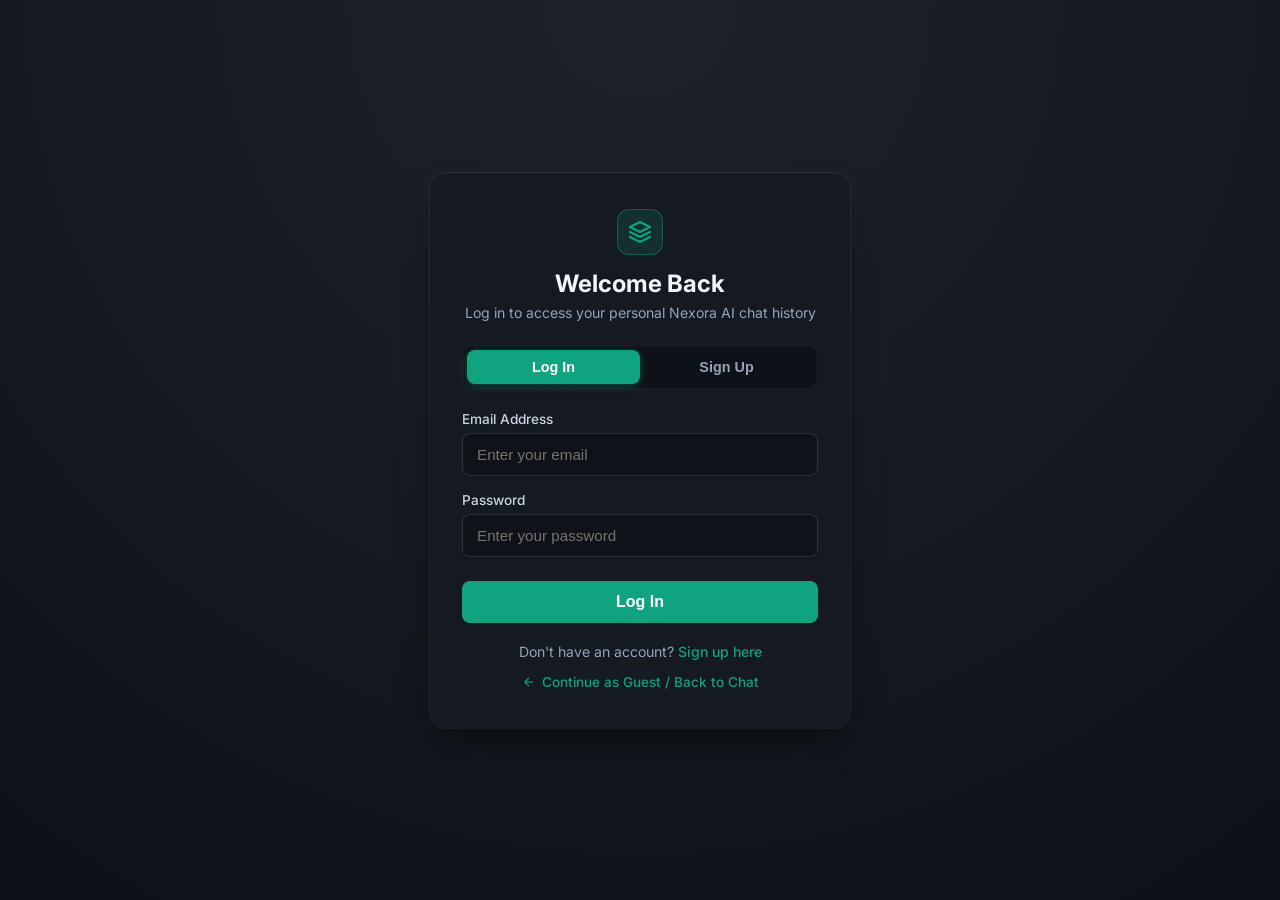
==== commit ee1de485: "Isolate chat sessions per user and ensure fresh new chat on login" ====
--- a/login.html
+++ b/login.html
@@ -3,106 +3,285 @@
 <head>
     <meta charset="UTF-8">
     <meta name="viewport" content="width=device-width, initial-scale=1.0">
-    <title>Login - Nexora AI</title>
+    <title>Account - Nexora AI</title>
     <link rel="stylesheet" href="style.css">
-    <link href="https://fonts.googleapis.com/css2?family=Inter:wght@400;500;600&display=swap" rel="stylesheet">
+    <link href="https://fonts.googleapis.com/css2?family=Inter:wght@400;500;600;700&display=swap" rel="stylesheet">
     <style>
-        .auth-container {
-            background-color: var(--chat-bg);
-            padding: 40px;
+        body {
+            margin: 0;
+            padding: 0;
+            min-height: 100vh;
+            display: flex;
+            align-items: center;
+            justify-content: center;
+            background: radial-gradient(circle at top, #1e222b 0%, #0d1117 100%);
+            font-family: 'Inter', -apple-system, BlinkMacSystemFont, sans-serif;
+            color: #ececec;
+        }
+        .auth-card {
+            background: rgba(22, 27, 34, 0.95);
+            backdrop-filter: blur(16px);
+            padding: 36px 32px;
+            border-radius: 16px;
+            box-shadow: 0 20px 40px -15px rgba(0, 0, 0, 0.6), 0 0 0 1px rgba(255, 255, 255, 0.08);
+            width: 100%;
+            max-width: 420px;
+            text-align: center;
+            box-sizing: border-box;
+            animation: fadeIn 0.3s ease;
+        }
+        @keyframes fadeIn {
+            from { opacity: 0; transform: translateY(10px); }
+            to { opacity: 1; transform: translateY(0); }
+        }
+        .auth-logo-badge {
+            width: 46px;
+            height: 46px;
             border-radius: 12px;
-            box-shadow: 0 10px 15px -3px rgba(0, 0, 0, 0.1);
-            border: 1px solid var(--border-color);
-            width: 100%;
-            max-width: 400px;
-            text-align: center;
-        }
-        .auth-container h2 {
-            margin-bottom: 20px;
-            color: var(--text-color);
+            background: rgba(16, 163, 127, 0.16);
+            border: 1px solid rgba(16, 163, 127, 0.4);
+            display: flex;
+            align-items: center;
+            justify-content: center;
+            color: #10a37f;
+            margin: 0 auto 14px auto;
+        }
+        .auth-card h2 {
+            margin: 0 0 6px 0;
+            font-size: 1.5rem;
+            font-weight: 700;
+            color: #f1f5f9;
+        }
+        .auth-subtitle {
+            margin: 0 0 24px 0;
+            font-size: 0.88rem;
+            color: #94a3b8;
+        }
+        .auth-tabs {
+            display: flex;
+            background: rgba(13, 17, 23, 0.8);
+            border-radius: 10px;
+            padding: 4px;
+            margin-bottom: 22px;
+            border: 1px solid rgba(255, 255, 255, 0.06);
+        }
+        .auth-tab-btn {
+            flex: 1;
+            padding: 9px;
+            background: transparent;
+            border: none;
+            color: #94a3b8;
+            font-size: 0.9rem;
+            font-weight: 600;
+            border-radius: 8px;
+            cursor: pointer;
+            transition: all 0.2s ease;
+        }
+        .auth-tab-btn.active {
+            background: #10a37f;
+            color: #ffffff;
+            box-shadow: 0 2px 8px rgba(16, 163, 127, 0.4);
         }
         .form-group {
-            margin-bottom: 15px;
+            margin-bottom: 16px;
             text-align: left;
         }
         .form-group label {
             display: block;
-            margin-bottom: 5px;
-            font-size: 0.9rem;
+            margin-bottom: 6px;
+            font-size: 0.85rem;
+            font-weight: 500;
             color: #cbd5e1;
         }
         .form-group input {
             width: 100%;
-            padding: 10px;
-            border-radius: 6px;
-            border: 1px solid var(--border-color);
-            background-color: var(--bg-color);
-            color: white;
+            padding: 12px 14px;
+            border-radius: 8px;
+            border: 1px solid rgba(255, 255, 255, 0.12);
+            background: rgba(13, 17, 23, 0.7);
+            color: #f8fafc;
+            font-size: 0.95rem;
             outline: none;
+            box-sizing: border-box;
+            transition: border-color 0.2s ease, box-shadow 0.2s ease;
         }
         .form-group input:focus {
-            border-color: var(--primary-color);
+            border-color: #10a37f;
+            box-shadow: 0 0 0 3px rgba(16, 163, 127, 0.2);
         }
         .auth-btn {
             width: 100%;
             padding: 12px;
-            background-color: var(--primary-color);
-            color: white;
+            background: #10a37f;
+            color: #ffffff;
             border: none;
-            border-radius: 6px;
+            border-radius: 8px;
             font-size: 1rem;
+            font-weight: 600;
             cursor: pointer;
-            margin-top: 10px;
+            margin-top: 8px;
+            transition: background 0.2s, transform 0.1s;
         }
         .auth-btn:hover {
-            background-color: var(--primary-hover);
-        }
-        .auth-links {
-            margin-top: 15px;
-            font-size: 0.9rem;
-        }
-        .auth-links a {
-            color: var(--primary-color);
+            background: #1a7f64;
+        }
+        .auth-btn:active {
+            transform: scale(0.99);
+        }
+        .auth-footer {
+            margin-top: 20px;
+            font-size: 0.88rem;
+            color: #94a3b8;
+        }
+        .auth-footer a {
+            color: #10a37f;
             text-decoration: none;
+            font-weight: 500;
+        }
+        .auth-footer a:hover {
+            text-decoration: underline;
+        }
+        .back-link {
+            display: inline-flex;
+            align-items: center;
+            gap: 6px;
+            margin-top: 14px;
+            color: #94a3b8;
+            font-size: 0.85rem;
+            text-decoration: none;
+            transition: color 0.2s;
+        }
+        .back-link:hover {
+            color: #e2e8f0;
         }
     </style>
 </head>
 <body>
-    <div class="auth-container">
-        <div style="display: flex; align-items: center; justify-content: center; gap: 10px; margin-bottom: 16px;">
-            <div style="width: 38px; height: 38px; border-radius: 8px; background: rgba(16, 163, 127, 0.15); border: 1px solid rgba(16, 163, 127, 0.35); display: flex; align-items: center; justify-content: center; color: #10a37f;">
-                <svg width="22" height="22" viewBox="0 0 24 24" fill="none" stroke="currentColor" stroke-width="2.2" stroke-linecap="round" stroke-linejoin="round">
-                    <path d="M12 2L2 7l10 5 10-5-10-5z"></path>
-                    <path d="M2 17l10 5 10-5"></path>
-                    <path d="M2 12l10 5 10-5"></path>
-                </svg>
-            </div>
-            <span style="font-size: 1.4rem; font-weight: 700; color: #ececec; letter-spacing: -0.02em;">Nexora AI</span>
+    <div class="auth-card">
+        <div class="auth-logo-badge">
+            <svg width="24" height="24" viewBox="0 0 24 24" fill="none" stroke="currentColor" stroke-width="2.2" stroke-linecap="round" stroke-linejoin="round">
+                <path d="M12 2L2 7l10 5 10-5-10-5z"></path>
+                <path d="M2 17l10 5 10-5"></path>
+                <path d="M2 12l10 5 10-5"></path>
+            </svg>
         </div>
-        <h2>Welcome Back</h2>
-        <p style="margin-bottom: 20px; font-size: 0.9rem; color: #94a3b8;">Log in to access your Nexora AI workspace</p>
-        <div class="form-group">
-            <label>Email Address</label>
-            <input type="email" id="email-input" placeholder="Enter your email" />
+        <h2 id="auth-heading">Welcome Back</h2>
+        <p class="auth-subtitle" id="auth-sub">Log in to access your personal Nexora AI chat history</p>
+
+        <div class="auth-tabs">
+            <button class="auth-tab-btn active" id="tab-login" onclick="switchTab('login')">Log In</button>
+            <button class="auth-tab-btn" id="tab-signup" onclick="switchTab('signup')">Sign Up</button>
         </div>
-        <div class="form-group">
-            <label>Password</label>
-            <input type="password" placeholder="Enter your password" />
-        </div>
-        <button class="auth-btn" onclick="fakeLogin()">Log In</button>
-        <div class="auth-links">
-            <p>Don't have an account? <a href="#">Sign up here</a></p>
-            <p style="margin-top: 10px;"><a href="index.html">← Back to Chat</a></p>
+
+        <form id="auth-form" onsubmit="handleAuth(event)">
+            <div class="form-group" id="name-group" style="display: none;">
+                <label for="name-input">Full Name</label>
+                <input type="text" id="name-input" placeholder="e.g. Sourabh Patil" autocomplete="name" />
+            </div>
+
+            <div class="form-group">
+                <label for="email-input">Email Address</label>
+                <input type="email" id="email-input" placeholder="Enter your email" required autocomplete="email" />
+            </div>
+
+            <div class="form-group">
+                <label for="password-input">Password</label>
+                <input type="password" id="password-input" placeholder="Enter your password" required autocomplete="current-password" />
+            </div>
+
+            <button type="submit" class="auth-btn" id="submit-btn">Log In</button>
+        </form>
+
+        <div class="auth-footer">
+            <span id="footer-text">Don't have an account?</span>
+            <a href="javascript:void(0)" id="footer-toggle-btn" onclick="toggleMode()">Sign up here</a>
+            <div>
+                <a href="index.html" class="back-link">
+                    <svg width="14" height="14" viewBox="0 0 24 24" fill="none" stroke="currentColor" stroke-width="2">
+                        <line x1="19" y1="12" x2="5" y2="12"></line>
+                        <polyline points="12 19 5 12 12 5"></polyline>
+                    </svg>
+                    Continue as Guest / Back to Chat
+                </a>
+            </div>
         </div>
     </div>
 
     <script>
-        function fakeLogin() {
-            const emailInput = document.getElementById('email-input').value;
-            const email = emailInput ? emailInput : 'user@example.com';
+        let currentMode = 'login';
+
+        function switchTab(mode) {
+            currentMode = mode;
+            const tabLogin = document.getElementById('tab-login');
+            const tabSignup = document.getElementById('tab-signup');
+            const heading = document.getElementById('auth-heading');
+            const sub = document.getElementById('auth-sub');
+            const nameGroup = document.getElementById('name-group');
+            const submitBtn = document.getElementById('submit-btn');
+            const footerText = document.getElementById('footer-text');
+            const footerToggleBtn = document.getElementById('footer-toggle-btn');
+
+            if (mode === 'signup') {
+                tabSignup.classList.add('active');
+                tabLogin.classList.remove('active');
+                heading.textContent = 'Create an Account';
+                sub.textContent = 'Sign up to keep your chat history isolated and secure';
+                nameGroup.style.display = 'block';
+                submitBtn.textContent = 'Create Account';
+                footerText.textContent = 'Already have an account?';
+                footerToggleBtn.textContent = 'Log in here';
+            } else {
+                tabLogin.classList.add('active');
+                tabSignup.classList.remove('active');
+                heading.textContent = 'Welcome Back';
+                sub.textContent = 'Log in to access your personal Nexora AI chat history';
+                nameGroup.style.display = 'none';
+                submitBtn.textContent = 'Log In';
+                footerText.textContent = "Don't have an account?";
+                footerToggleBtn.textContent = 'Sign up here';
+            }
+        }
+
+        function toggleMode() {
+            switchTab(currentMode === 'login' ? 'signup' : 'login');
+        }
+
+        function extractNameFromEmail(email) {
+            if (!email || !email.includes('@')) return email || 'User';
+            let rawName = email.split('@')[0];
+            rawName = rawName.replace(/[._\-0-9]+/g, ' ').trim();
+            if (!rawName) return email.split('@')[0];
+            return rawName.split(' ')
+                .filter(Boolean)
+                .map(w => w.charAt(0).toUpperCase() + w.slice(1).toLowerCase())
+                .join(' ');
+        }
+
+        function handleAuth(e) {
+            e.preventDefault();
+            const emailInput = document.getElementById('email-input');
+            const nameInput = document.getElementById('name-input');
             
+            const email = (emailInput.value || '').trim().toLowerCase();
+            if (!email || !email.includes('@')) {
+                alert('Please enter a valid email address.');
+                return;
+            }
+
+            const rawName = (nameInput.value || '').trim();
+            const displayName = rawName || extractNameFromEmail(email);
+
+            // Set user authentication state
             localStorage.setItem('isLoggedIn', 'true');
             localStorage.setItem('userEmail', email);
+            localStorage.setItem('userName', displayName);
+
+            // Clean up any old unscoped legacy sessions to prevent cross-leak
+            if (localStorage.getItem('chatSessions')) {
+                localStorage.removeItem('chatSessions');
+            }
+
+            // Redirect back to chat with fresh session ready
             window.location.href = 'index.html';
         }
     </script>
